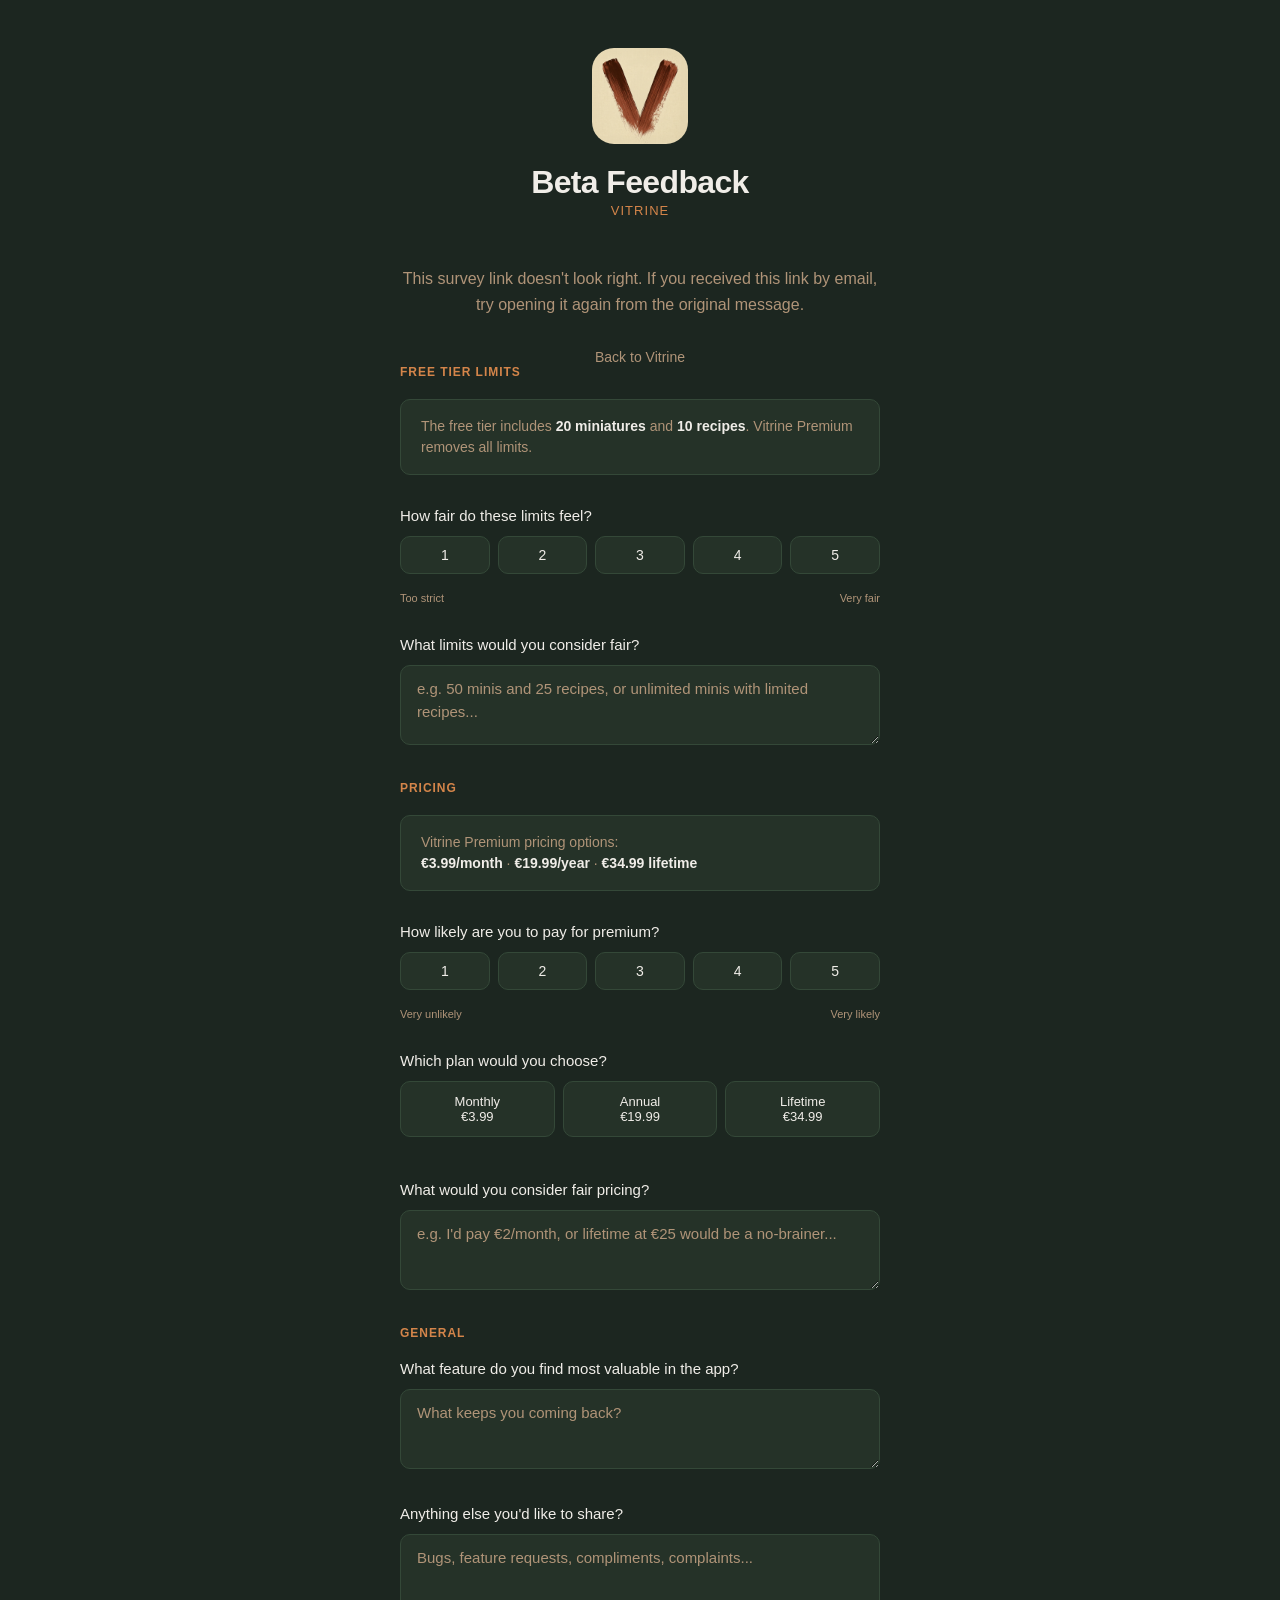
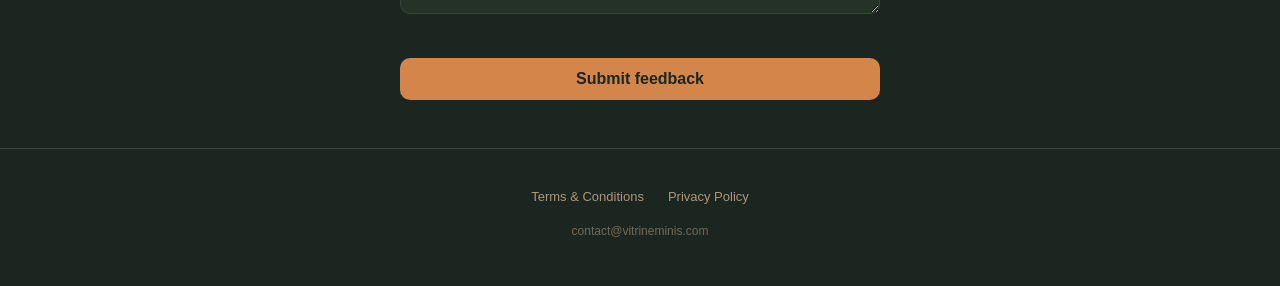
==== beta-survey/index.html @ f5404531 "Add beta feedback survey form page Survey at /beta-survey?id={waitlist_id} with questions on free ti" ====
<!DOCTYPE html>
<html lang="en">
<head>
  <meta charset="UTF-8">
  <meta name="viewport" content="width=device-width, initial-scale=1.0">
  <title>Beta Feedback — Vitrine</title>
  <meta name="robots" content="noindex">
  <link rel="stylesheet" href="../style.css">
  <link rel="icon" type="image/png" href="../favicon.png">
  <style>
    main {
      align-items: flex-start;
      padding-top: 3rem;
      padding-bottom: 3rem;
    }

    .container {
      max-width: 480px;
    }

    .survey-form {
      display: flex;
      flex-direction: column;
      gap: 2rem;
    }

    .section-label {
      font-size: 0.75rem;
      font-weight: 600;
      text-transform: uppercase;
      letter-spacing: 0.08em;
      color: var(--color-accent);
      margin-bottom: -0.75rem;
    }

    .info-box {
      background: var(--color-surface);
      border: 1px solid var(--color-border);
      border-radius: var(--radius);
      padding: 1rem 1.25rem;
      color: var(--color-text-muted);
      font-size: 0.875rem;
      line-height: 1.5;
    }

    .info-box strong {
      color: var(--color-text);
    }

    .question label {
      display: block;
      font-size: 0.9375rem;
      font-weight: 500;
      color: var(--color-text);
      margin-bottom: 0.75rem;
    }

    .rating-scale {
      display: flex;
      gap: 0.5rem;
    }

    .rating-option {
      flex: 1;
      cursor: pointer;
    }

    .rating-option input {
      position: absolute;
      opacity: 0;
      pointer-events: none;
    }

    .rating-option span {
      display: block;
      text-align: center;
      padding: 0.625rem 0;
      background: var(--color-surface);
      border: 1px solid var(--color-border);
      border-radius: var(--radius);
      font-size: 0.875rem;
      font-weight: 500;
      color: var(--color-text);
      transition: border-color 0.15s, background 0.15s;
    }

    .rating-option input:checked + span {
      border-color: var(--color-border-emphasis);
      background: var(--color-accent-muted);
    }

    .rating-labels {
      display: flex;
      justify-content: space-between;
      margin-top: 0.375rem;
      font-size: 0.6875rem;
      color: var(--color-text-muted);
    }

    .plan-picker {
      display: flex;
      gap: 0.5rem;
    }

    .plan-option {
      flex: 1;
      cursor: pointer;
    }

    .plan-option input {
      position: absolute;
      opacity: 0;
      pointer-events: none;
    }

    .plan-option span {
      display: block;
      text-align: center;
      padding: 0.75rem 0.5rem;
      background: var(--color-surface);
      border: 1px solid var(--color-border);
      border-radius: var(--radius);
      font-size: 0.8125rem;
      font-weight: 500;
      color: var(--color-text);
      transition: border-color 0.15s, background 0.15s;
    }

    .plan-option input:checked + span {
      border-color: var(--color-border-emphasis);
      background: var(--color-accent-muted);
    }

    textarea {
      width: 100%;
      padding: 0.75rem 1rem;
      background: var(--color-surface);
      border: 1px solid var(--color-border);
      border-radius: var(--radius);
      color: var(--color-text);
      font-size: 0.9375rem;
      font-family: inherit;
      line-height: 1.5;
      outline: none;
      resize: vertical;
      min-height: 5rem;
      transition: border-color 0.15s;
    }

    textarea:focus {
      border-color: var(--color-accent);
    }

    textarea::placeholder {
      color: var(--color-text-muted);
    }

    .survey-form button[type="submit"] {
      padding: 0.75rem;
      background: var(--color-accent);
      color: var(--color-bg);
      border: none;
      border-radius: var(--radius);
      font-size: 1rem;
      font-weight: 600;
      cursor: pointer;
      transition: background 0.15s;
      margin-top: 0.5rem;
    }

    .survey-form button[type="submit"]:hover {
      background: var(--color-accent-hover);
    }

    .survey-form button[type="submit"]:disabled {
      opacity: 0.5;
      cursor: not-allowed;
    }

    .error-page {
      text-align: center;
    }

    .error-page p {
      color: var(--color-text-muted);
      line-height: 1.6;
      margin-top: 1rem;
    }

    .thank-you {
      text-align: center;
    }

    .thank-you h2 {
      font-size: 1.25rem;
      font-weight: 700;
      margin-bottom: 0.75rem;
    }

    .thank-you p {
      color: var(--color-text-muted);
      line-height: 1.6;
      font-size: 0.9375rem;
    }

    .home-link {
      display: block;
      text-align: center;
      margin-top: 2rem;
      color: var(--color-text-muted);
      font-size: 0.875rem;
      text-decoration: none;
      transition: color 0.15s;
    }

    .home-link:hover {
      color: var(--color-accent);
    }
  </style>
</head>
<body>
  <main>
    <div class="container">
      <header class="hero">
        <img src="../icon.png" alt="Vitrine app icon" class="app-icon" width="96" height="96">
        <h1>Beta Feedback</h1>
        <p class="tagline">Vitrine</p>
      </header>

      <!-- Error state: invalid or missing waitlist ID -->
      <div id="error-state" class="error-page hidden">
        <p>This survey link doesn't look right. If you received this link by email, try opening it again from the original message.</p>
        <a href="/" class="home-link">Back to Vitrine</a>
      </div>

      <!-- Already submitted state -->
      <div id="already-submitted" class="thank-you hidden">
        <h2>You've already submitted feedback</h2>
        <p>Thanks again for helping shape Vitrine!</p>
        <a href="/" class="home-link">Back to Vitrine</a>
      </div>

      <!-- Thank you state -->
      <div id="thank-you" class="thank-you hidden">
        <h2>Thank you!</h2>
        <p>Check your email for a 3-month premium code to share with a friend!</p>
        <a href="/" class="home-link">Back to Vitrine</a>
      </div>

      <!-- Survey form -->
      <form id="survey-form" class="survey-form hidden">

        <!-- Limits section -->
        <p class="section-label">Free tier limits</p>

        <div class="info-box">
          The free tier includes <strong>20 miniatures</strong> and <strong>10 recipes</strong>. Vitrine Premium removes all limits.
        </div>

        <div class="question">
          <label>How fair do these limits feel?</label>
          <div class="rating-scale">
            <label class="rating-option">
              <input type="radio" name="limits_fairness" value="1" required>
              <span>1</span>
            </label>
            <label class="rating-option">
              <input type="radio" name="limits_fairness" value="2">
              <span>2</span>
            </label>
            <label class="rating-option">
              <input type="radio" name="limits_fairness" value="3">
              <span>3</span>
            </label>
            <label class="rating-option">
              <input type="radio" name="limits_fairness" value="4">
              <span>4</span>
            </label>
            <label class="rating-option">
              <input type="radio" name="limits_fairness" value="5">
              <span>5</span>
            </label>
          </div>
          <div class="rating-labels">
            <span>Too strict</span>
            <span>Very fair</span>
          </div>
        </div>

        <div class="question">
          <label for="fair_limits">What limits would you consider fair?</label>
          <textarea id="fair_limits" name="fair_limits" placeholder="e.g. 50 minis and 25 recipes, or unlimited minis with limited recipes..."></textarea>
        </div>

        <!-- Pricing section -->
        <p class="section-label">Pricing</p>

        <div class="info-box">
          Vitrine Premium pricing options:
          <br><strong>€3.99/month</strong> · <strong>€19.99/year</strong> · <strong>€34.99 lifetime</strong>
        </div>

        <div class="question">
          <label>How likely are you to pay for premium?</label>
          <div class="rating-scale">
            <label class="rating-option">
              <input type="radio" name="pricing_likelihood" value="1" required>
              <span>1</span>
            </label>
            <label class="rating-option">
              <input type="radio" name="pricing_likelihood" value="2">
              <span>2</span>
            </label>
            <label class="rating-option">
              <input type="radio" name="pricing_likelihood" value="3">
              <span>3</span>
            </label>
            <label class="rating-option">
              <input type="radio" name="pricing_likelihood" value="4">
              <span>4</span>
            </label>
            <label class="rating-option">
              <input type="radio" name="pricing_likelihood" value="5">
              <span>5</span>
            </label>
          </div>
          <div class="rating-labels">
            <span>Very unlikely</span>
            <span>Very likely</span>
          </div>
        </div>

        <div class="question">
          <label>Which plan would you choose?</label>
          <div class="plan-picker">
            <label class="plan-option">
              <input type="radio" name="plan_choice" value="monthly" required>
              <span>Monthly<br>€3.99</span>
            </label>
            <label class="plan-option">
              <input type="radio" name="plan_choice" value="annual">
              <span>Annual<br>€19.99</span>
            </label>
            <label class="plan-option">
              <input type="radio" name="plan_choice" value="lifetime">
              <span>Lifetime<br>€34.99</span>
            </label>
          </div>
        </div>

        <div class="question">
          <label for="fair_pricing">What would you consider fair pricing?</label>
          <textarea id="fair_pricing" name="fair_pricing" placeholder="e.g. I'd pay €2/month, or lifetime at €25 would be a no-brainer..."></textarea>
        </div>

        <!-- General section -->
        <p class="section-label">General</p>

        <div class="question">
          <label for="best_feature">What feature do you find most valuable in the app?</label>
          <textarea id="best_feature" name="best_feature" placeholder="What keeps you coming back?"></textarea>
        </div>

        <div class="question">
          <label for="open_ended">Anything else you'd like to share?</label>
          <textarea id="open_ended" name="open_ended" placeholder="Bugs, feature requests, compliments, complaints..."></textarea>
        </div>

        <button type="submit">Submit feedback</button>
      </form>
    </div>
  </main>

  <footer class="site-footer">
    <div class="container">
      <div class="footer-links">
        <a href="/terms/">Terms & Conditions</a>
        <a href="/privacy/">Privacy Policy</a>
      </div>
      <p class="footer-contact"><a href="mailto:contact@vitrineminis.com">contact@vitrineminis.com</a></p>
    </div>
  </footer>

  <script src="survey.js"></script>
</body>
</html>
---- style.css ----
*,
*::before,
*::after {
  box-sizing: border-box;
  margin: 0;
  padding: 0;
}

:root {
  --color-bg: #1C2620;
  --color-surface: #253228;
  --color-border: #344838;
  --color-border-emphasis: #C46B3A;
  --color-text: #F0EDE8;
  --color-text-muted: #B09478;
  --color-accent: #D4854A;
  --color-accent-hover: #C46B3A;
  --color-accent-muted: #3A2318;
  --radius: 10px;
}

html {
  scroll-behavior: smooth;
}

body {
  font-family: -apple-system, BlinkMacSystemFont, "Segoe UI", Roboto, Helvetica, Arial, sans-serif;
  background: var(--color-bg);
  color: var(--color-text);
}

main {
  width: 100%;
  min-height: 100dvh;
  display: flex;
  align-items: center;
  justify-content: center;
  padding: 1.5rem;
}

.container {
  max-width: 420px;
  margin: 0 auto;
}

.hero {
  display: flex;
  flex-direction: column;
  align-items: center;
  text-align: center;
  margin-bottom: 2rem;
}

.app-icon {
  border-radius: 22px;
  margin-bottom: 1.25rem;
}

h1 {
  font-size: 2rem;
  font-weight: 700;
  letter-spacing: -0.02em;
  margin-bottom: 0.125rem;
}

.tagline {
  font-size: 0.8125rem;
  font-weight: 500;
  text-transform: uppercase;
  letter-spacing: 0.08em;
  color: var(--color-accent);
  margin-bottom: 1rem;
}

.subtitle {
  color: var(--color-text-muted);
  line-height: 1.5;
}

form {
  display: flex;
  flex-direction: column;
  gap: 1.25rem;
}

label {
  font-size: 0.875rem;
  font-weight: 500;
  color: var(--color-text-muted);
}

input[type="email"] {
  width: 100%;
  padding: 0.75rem 1rem;
  background: var(--color-surface);
  border: 1px solid var(--color-border);
  border-radius: var(--radius);
  color: var(--color-text);
  font-size: 1rem;
  outline: none;
  transition: border-color 0.15s;
}

input[type="email"]:focus {
  border-color: var(--color-accent);
}

input[type="email"]::placeholder {
  color: var(--color-text-muted);
}

/* Fieldset / Platform picker */
fieldset {
  border: none;
}

legend {
  font-size: 0.875rem;
  font-weight: 500;
  color: var(--color-text-muted);
  margin-bottom: 0.5rem;
}

.platform-picker {
  display: flex;
  gap: 0.5rem;
}

.platform-option {
  flex: 1;
  cursor: pointer;
}

.platform-option input {
  position: absolute;
  opacity: 0;
  pointer-events: none;
}

.platform-option span {
  display: block;
  text-align: center;
  padding: 0.625rem 0;
  background: var(--color-surface);
  border: 1px solid var(--color-border);
  border-radius: var(--radius);
  font-size: 0.875rem;
  font-weight: 500;
  color: var(--color-text);
  transition: border-color 0.15s, background 0.15s;
}

.platform-option input:checked + span {
  border-color: var(--color-border-emphasis);
  background: var(--color-accent-muted);
}

/* Toggle */
.toggle-label {
  display: flex;
  align-items: center;
  justify-content: space-between;
  cursor: pointer;
  color: var(--color-text);
  font-size: 0.9375rem;
  font-weight: 400;
}

.toggle-label input {
  position: absolute;
  opacity: 0;
  pointer-events: none;
}

.toggle {
  position: relative;
  width: 44px;
  height: 24px;
  background: var(--color-border);
  border-radius: 12px;
  flex-shrink: 0;
  transition: background 0.2s;
}

.toggle::after {
  content: "";
  position: absolute;
  top: 2px;
  left: 2px;
  width: 20px;
  height: 20px;
  background: var(--color-text);
  border-radius: 50%;
  transition: transform 0.2s;
}

.toggle-label input:checked + .toggle {
  background: var(--color-accent);
}

.toggle-label input:checked + .toggle::after {
  transform: translateX(20px);
}

/* Button */
button[type="submit"] {
  padding: 0.75rem;
  background: var(--color-accent);
  color: var(--color-bg);
  border: none;
  border-radius: var(--radius);
  font-size: 1rem;
  font-weight: 600;
  cursor: pointer;
  transition: background 0.15s;
  margin-top: 0.5rem;
}

button[type="submit"]:hover {
  background: var(--color-accent-hover);
}

/* Success */
.success {
  text-align: center;
  color: var(--color-accent);
  margin-top: 1.5rem;
  font-weight: 500;
}

.hidden {
  display: none;
}

/* Learn more link */
.learn-more {
  display: block;
  text-align: center;
  margin-top: 2rem;
  color: var(--color-text-muted);
  font-size: 0.875rem;
  text-decoration: none;
  transition: color 0.15s;
}

.learn-more:hover {
  color: var(--color-accent);
}

/* Details section */
.details {
  padding: 4rem 1.5rem 5rem;
}

.details .container {
  max-width: 520px;
}

.details h2 {
  font-size: 1.5rem;
  font-weight: 700;
  letter-spacing: -0.02em;
  margin-bottom: 2.5rem;
}

.feature {
  margin-bottom: 2rem;
}

.feature h3 {
  font-size: 1rem;
  font-weight: 600;
  color: var(--color-accent);
  margin-bottom: 0.375rem;
}

.feature p {
  color: var(--color-text-muted);
  line-height: 1.6;
  font-size: 0.9375rem;
}

/* Footer */
.site-footer {
  padding: 2.5rem 1.5rem 3rem;
  text-align: center;
  border-top: 1px solid var(--color-border);
}

.site-footer .container {
  display: flex;
  flex-direction: column;
  align-items: center;
  gap: 1.25rem;
  max-width: 420px;
}

.site-footer .footer-links {
  display: flex;
  gap: 1.5rem;
}

.site-footer a {
  color: var(--color-text-muted);
  font-size: 0.8125rem;
  text-decoration: none;
  transition: color 0.15s;
}

.site-footer a:hover {
  color: var(--color-accent);
}

.site-footer .footer-contact {
  font-size: 0.75rem;
  color: var(--color-text-muted);
  opacity: 0.6;
}

.site-footer .footer-contact a {
  font-size: 0.75rem;
}

/* Field hint */
.field-hint {
  font-size: 0.8125rem;
  color: var(--color-text-muted);
  margin-top: 0.5rem;
  line-height: 1.5;
}

/* Honeypot — must be invisible but not display:none (bots skip those) */
.hp {
  position: absolute;
  left: -9999px;
  top: -9999px;
  opacity: 0;
  height: 0;
  width: 0;
  overflow: hidden;
}
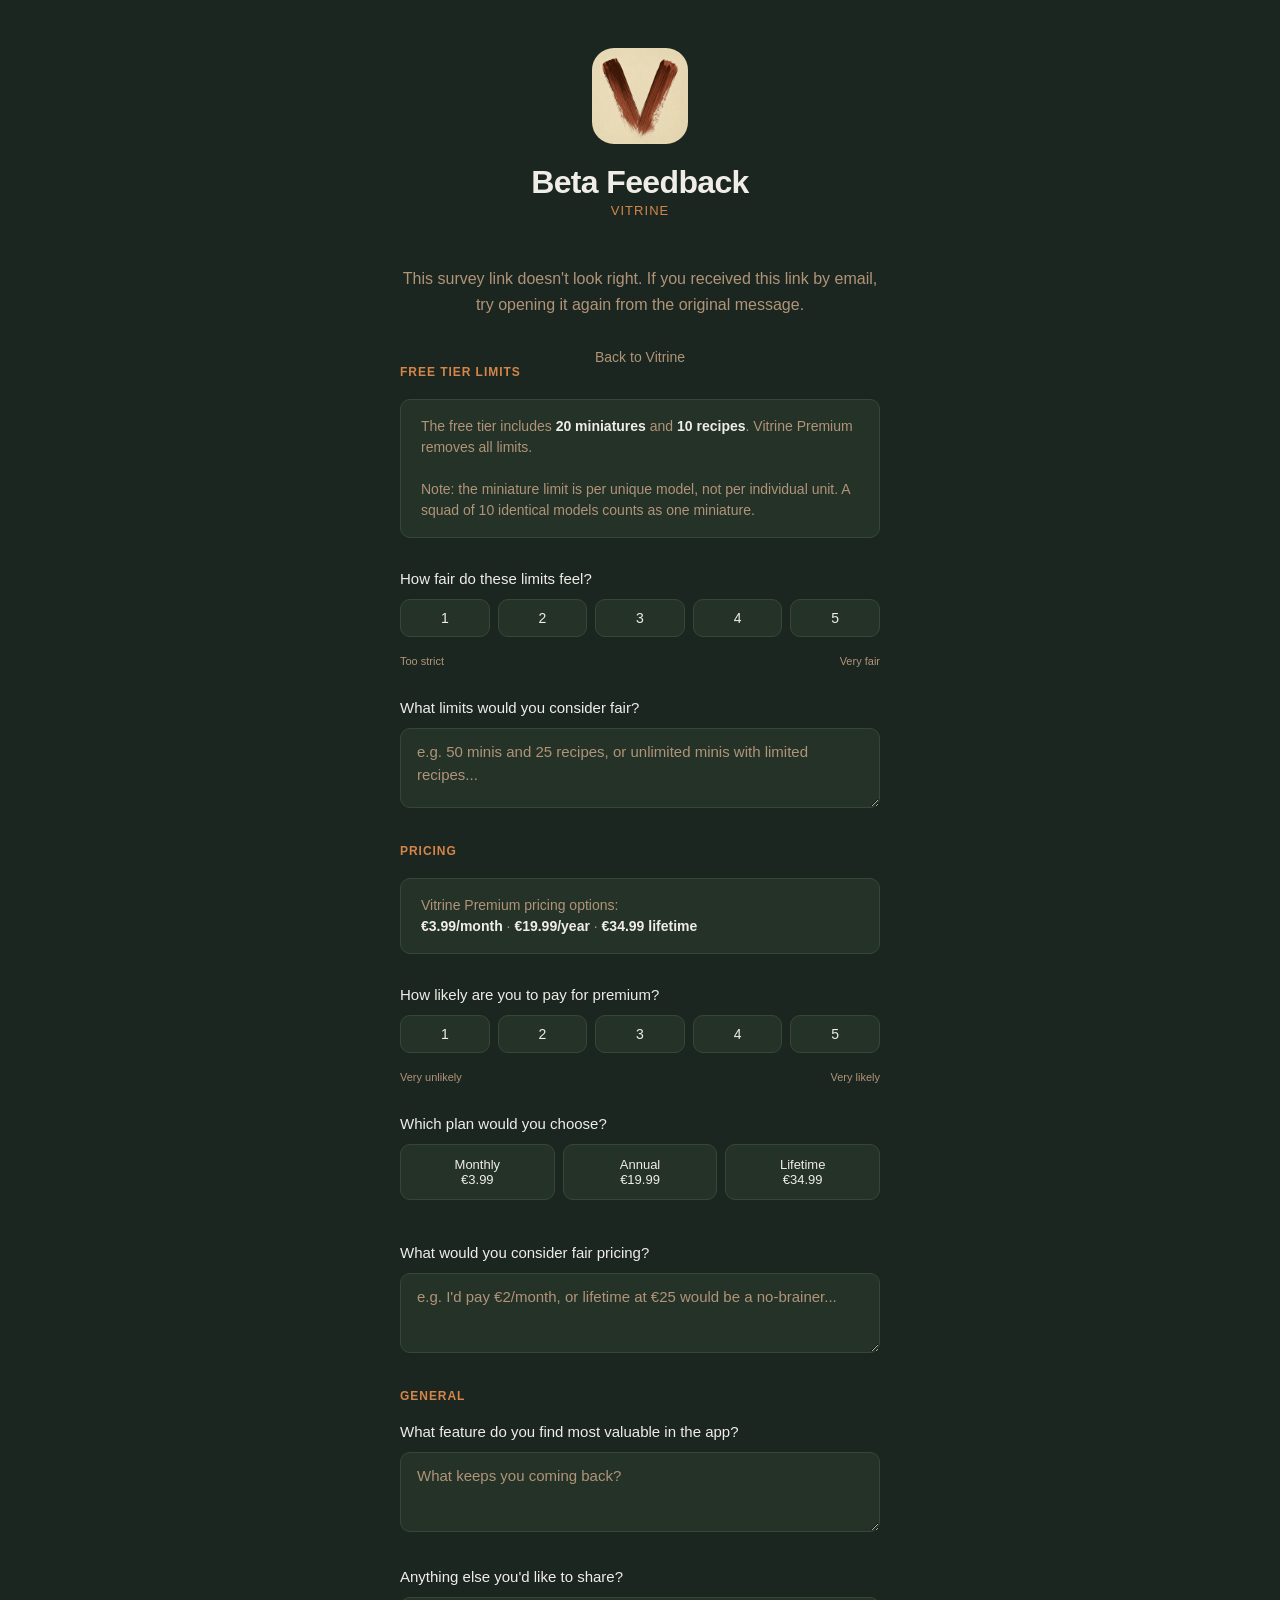
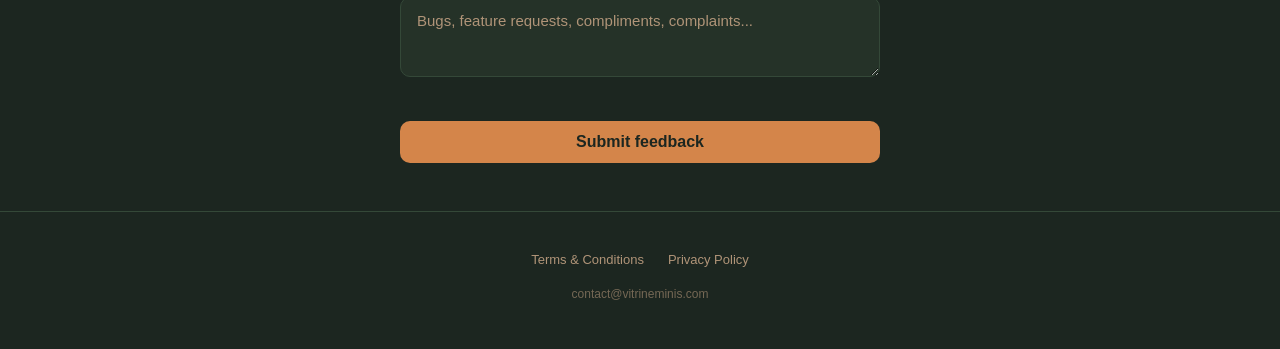
==== commit 6e469894: "Clarify miniature limit is per model, not per unit Co-Authored-By: Claude Opus 4.6 <noreply@anthropi" ====
--- a/beta-survey/index.html
+++ b/beta-survey/index.html
@@ -255,6 +255,7 @@
 
         <div class="info-box">
           The free tier includes <strong>20 miniatures</strong> and <strong>10 recipes</strong>. Vitrine Premium removes all limits.
+          <br><br>Note: the miniature limit is per unique model, not per individual unit. A squad of 10 identical models counts as one miniature.
         </div>
 
         <div class="question">
